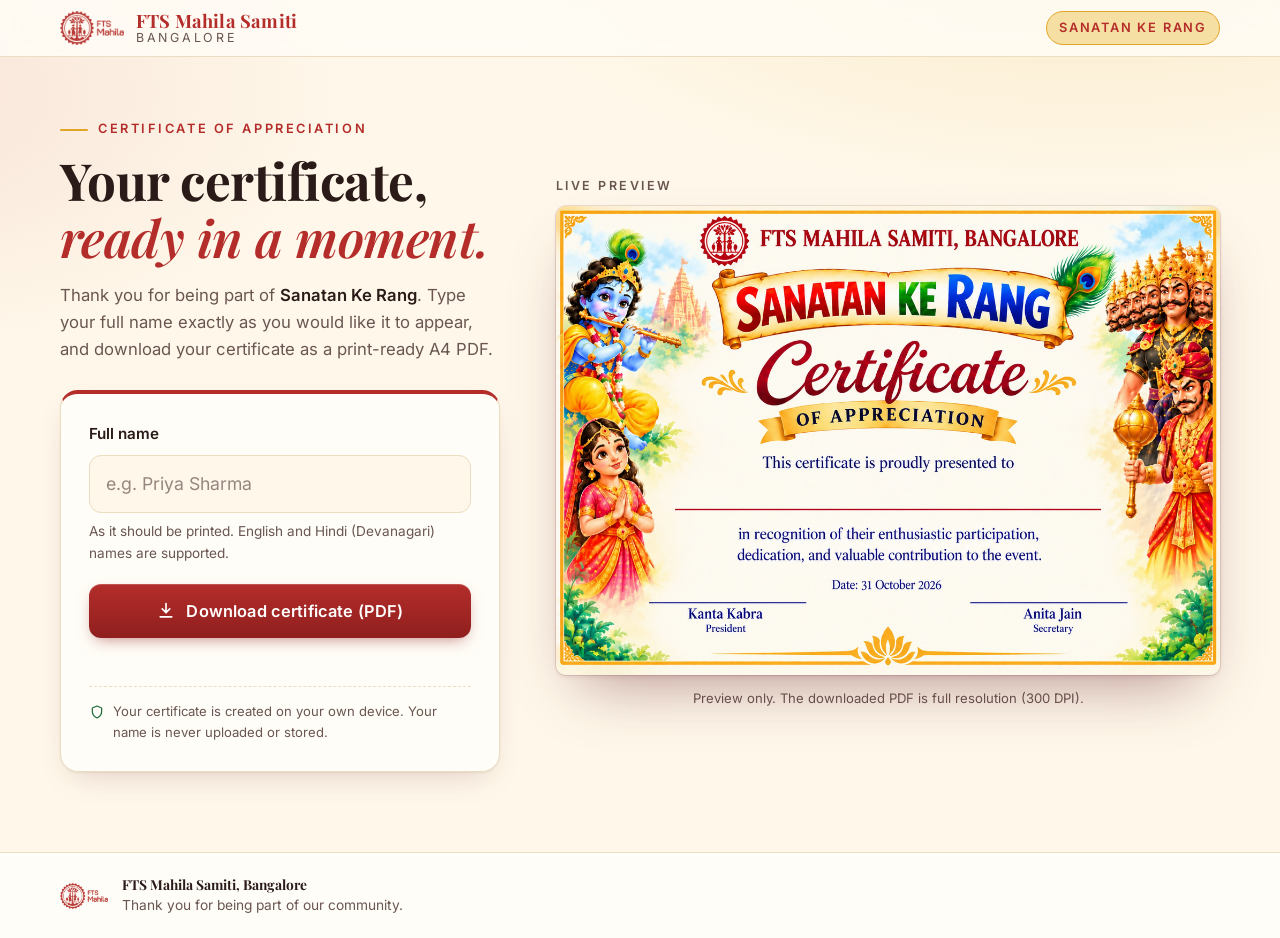
==== certificate/index.html @ 9e5979f9 "Add FTS Mahila Samiti certificate generator Static, client-side site that stamps a visitor's full na" ====
<!doctype html>
<html lang="en">
<head>
<meta charset="utf-8">
<meta name="viewport" content="width=device-width, initial-scale=1, viewport-fit=cover">
<title>Certificate Generator | FTS Mahila Samiti, Bangalore</title>
<meta name="description" content="Get your Sanatan Ke Rang Certificate of Appreciation from FTS Mahila Samiti, Bangalore. Enter your full name and download your certificate as a PDF.">
<meta name="theme-color" content="#b42d2a">
<link rel="icon" type="image/png" href="assets/logo.png">
<link rel="preload" href="assets/fonts/playfair-display-latin-600-italic.woff2" as="font" type="font/woff2" crossorigin>
<link rel="preload" href="assets/certificate-template.jpg" as="image">
<link rel="stylesheet" href="styles.css">
</head>
<body>
<a class="skip" href="#generator">Skip to the certificate form</a>

<header class="site-header">
  <div class="wrap header-row">
    <a class="brand" href="./" aria-label="FTS Mahila Samiti, Bangalore - home">
      <img src="assets/logo.png" alt="" width="64" height="34">
      <span class="brand-text">
        <strong>FTS Mahila Samiti</strong>
        <span>Bangalore</span>
      </span>
    </a>
    <p class="header-tag">Sanatan Ke Rang</p>
  </div>
</header>

<main>
  <section class="hero wrap" id="generator" aria-labelledby="title">
    <div class="intro">
      <p class="eyebrow">Certificate of Appreciation</p>
      <h1 id="title">Your certificate,<br><em>ready in a moment.</em></h1>
      <p class="lede">Thank you for being part of <strong>Sanatan Ke Rang</strong>. Type your full name exactly as you would like it to appear, and download your certificate as a print-ready A4 PDF.</p>

      <form id="cert-form" class="card" novalidate autocomplete="off">
        <label for="name">Full name</label>
        <div class="field">
          <input id="name" name="name" type="text" inputmode="text" autocomplete="name"
                 maxlength="60" placeholder="e.g. Priya Sharma" required
                 aria-describedby="hint error" spellcheck="false" autocapitalize="words">
        </div>
        <p id="hint" class="hint">As it should be printed. English and Hindi (Devanagari) names are supported.</p>
        <p id="error" class="error" role="alert" hidden></p>

        <button id="submit" class="btn" type="submit">
          <svg viewBox="0 0 24 24" width="20" height="20" aria-hidden="true" focusable="false"><path d="M12 3v11m0 0 4.5-4.5M12 14 7.5 9.5M5 19h14" fill="none" stroke="currentColor" stroke-width="2" stroke-linecap="round" stroke-linejoin="round"/></svg>
          <span id="submit-label">Download certificate (PDF)</span>
        </button>
        <p id="status" class="status" role="status" aria-live="polite"></p>
        <p class="privacy">
          <svg viewBox="0 0 24 24" width="16" height="16" aria-hidden="true" focusable="false"><path d="M12 3 5 6v5c0 4.5 2.9 8.3 7 10 4.1-1.7 7-5.5 7-10V6l-7-3Z" fill="none" stroke="currentColor" stroke-width="1.8" stroke-linejoin="round"/></svg>
          Your certificate is created on your own device. Your name is never uploaded or stored.
        </p>
      </form>
    </div>

    <div class="preview-col">
      <p class="preview-label" id="preview-label">Live preview</p>
      <figure class="preview" aria-labelledby="preview-label">
        <div class="cert" id="cert-preview">
          <img src="assets/certificate-template.jpg" alt="Sanatan Ke Rang Certificate of Appreciation from FTS Mahila Samiti, Bangalore" width="2480" height="1754" decoding="async">
          <span class="cert-name" id="preview-name" aria-hidden="true"></span>
        </div>
        <figcaption>Preview only. The downloaded PDF is full resolution (300 DPI).</figcaption>
      </figure>
    </div>
  </section>
</main>

<footer class="site-footer">
  <div class="wrap">
    <img src="assets/logo.png" alt="" width="48" height="25">
    <p><strong>FTS Mahila Samiti, Bangalore</strong><br>Thank you for being part of our community.</p>
  </div>
</footer>

<script src="vendor/pdf-lib.min.js"></script>
<script src="vendor/regenerator-runtime.js"></script>
<script src="vendor/fontkit.umd.min.js"></script>
<script src="app.js"></script>
</body>
</html>
---- certificate/styles.css ----
/* FTS Mahila Samiti, Bangalore - certificate generator */

@font-face {
  font-family: "Playfair Display";
  font-style: normal;
  font-weight: 700;
  font-display: swap;
  src: url("assets/fonts/playfair-display-latin-700-normal.woff2") format("woff2");
}
@font-face {
  font-family: "Playfair Display";
  font-style: italic;
  font-weight: 600;
  font-display: swap;
  src: url("assets/fonts/playfair-display-latin-600-italic.woff2") format("woff2");
}
@font-face {
  font-family: "Noto Serif Devanagari";
  font-style: normal;
  font-weight: 600;
  font-display: swap;
  src: url("assets/fonts/noto-serif-devanagari-devanagari-600-normal.woff") format("woff");
}
@font-face {
  font-family: "Inter";
  font-style: normal;
  font-weight: 400;
  font-display: swap;
  src: url("assets/fonts/inter-latin-400-normal.woff2") format("woff2");
}
@font-face {
  font-family: "Inter";
  font-style: normal;
  font-weight: 600;
  font-display: swap;
  src: url("assets/fonts/inter-latin-600-normal.woff2") format("woff2");
}

:root {
  --red: #b42d2a;
  --red-deep: #8f1f1e;
  --maroon: #5c1220;
  --gold: #e0a526;
  --gold-soft: #f6dfa3;
  --cream: #fff8ea;
  --paper: #fffdf7;
  --ink: #2a1a18;
  --ink-soft: #6a5651;
  --line: #ecdcc0;
  --ok: #1d6b3a;
  --radius: 18px;
  --shadow: 0 1px 2px rgba(92, 18, 32, .06), 0 12px 32px -12px rgba(92, 18, 32, .22);
  --serif: "Playfair Display", "Noto Serif Devanagari", Georgia, "Times New Roman", serif;
  --sans: "Inter", system-ui, -apple-system, "Segoe UI", Roboto, sans-serif;
}

@media (prefers-color-scheme: dark) {
  :root:not([data-theme="light"]) {
    --red: #e0605b;
    --red-deep: #c8453f;
    --cream: #1d1413;
    --paper: #281b19;
    --ink: #f6ebe0;
    --ink-soft: #c2aca3;
    --line: #43302c;
    --gold-soft: #5a4416;
    --shadow: 0 1px 2px rgba(0, 0, 0, .4), 0 16px 36px -14px rgba(0, 0, 0, .7);
  }
}

* { box-sizing: border-box; }
html { -webkit-text-size-adjust: 100%; }

body {
  margin: 0;
  font-family: var(--sans);
  color: var(--ink);
  background-color: var(--cream);
  background-image:
    radial-gradient(900px 420px at 85% -10%, rgba(224, 165, 38, .20), transparent 70%),
    radial-gradient(700px 380px at -10% 10%, rgba(180, 45, 42, .10), transparent 70%);
  background-repeat: no-repeat;
  line-height: 1.6;
  min-height: 100vh;
  display: flex;
  flex-direction: column;
}

img { max-width: 100%; height: auto; }
.wrap { width: min(1160px, 100% - 32px); margin-inline: auto; }

.skip {
  position: absolute; left: 16px; top: -60px;
  background: var(--red); color: #fff;
  padding: 10px 16px; border-radius: 10px; z-index: 10;
  text-decoration: none; font-weight: 600;
}
.skip:focus { top: 12px; }

/* Header */
.site-header {
  border-bottom: 1px solid var(--line);
  background: color-mix(in srgb, var(--paper) 82%, transparent);
  backdrop-filter: blur(8px);
  position: sticky; top: 0; z-index: 5;
}
.header-row { display: flex; align-items: center; justify-content: space-between; gap: 16px; padding: 10px 0; }
.brand { display: flex; align-items: center; gap: 12px; color: var(--ink); text-decoration: none; }
.brand img { width: 64px; height: auto; display: block; }
.brand-text { display: flex; flex-direction: column; line-height: 1.15; }
.brand-text strong { font-family: var(--serif); font-size: 1.15rem; letter-spacing: .01em; color: var(--red); }
.brand-text span { font-size: .78rem; letter-spacing: .22em; text-transform: uppercase; color: var(--ink-soft); }
.header-tag {
  margin: 0; font-size: .8rem; font-weight: 600; letter-spacing: .14em; text-transform: uppercase;
  color: var(--red); border: 1px solid var(--gold); background: var(--gold-soft);
  padding: 6px 12px; border-radius: 999px; white-space: nowrap;
}
@media (prefers-color-scheme: dark) {
  :root:not([data-theme="light"]) .header-tag { color: var(--gold); background: transparent; }
}

/* Hero */
.hero { display: grid; gap: 32px; padding: 32px 0 56px; align-items: start; }
@media (min-width: 960px) {
  .hero { grid-template-columns: minmax(340px, 440px) 1fr; gap: 56px; padding: 56px 0 80px; align-items: center; }
}

.eyebrow {
  margin: 0 0 12px; font-size: .8rem; font-weight: 600; letter-spacing: .2em; text-transform: uppercase; color: var(--red);
  display: inline-flex; align-items: center; gap: 10px;
}
.eyebrow::before { content: ""; width: 28px; height: 2px; background: var(--gold); border-radius: 2px; }

h1 {
  font-family: var(--serif); font-weight: 700;
  font-size: clamp(2rem, 1.4rem + 2.8vw, 3.2rem);
  line-height: 1.12; margin: 0 0 16px; letter-spacing: -.01em; text-wrap: balance;
}
h1 em { font-style: italic; font-weight: 600; color: var(--red); }
.lede { margin: 0 0 28px; color: var(--ink-soft); font-size: 1.04rem; max-width: 46ch; }
.lede strong { color: var(--ink); }

/* Form card */
.card {
  background: var(--paper); border: 1px solid var(--line); border-radius: var(--radius);
  padding: 22px; box-shadow: var(--shadow);
  border-top: 4px solid var(--red);
}
@media (min-width: 480px) { .card { padding: 28px; } }
label { display: block; font-weight: 600; font-size: .95rem; margin-bottom: 8px; }
.field input {
  width: 100%; font: inherit; font-size: 1.1rem; color: var(--ink);
  background: var(--cream); border: 1.5px solid var(--line); border-radius: 12px;
  padding: 14px 16px; min-height: 52px;
  transition: border-color .15s, box-shadow .15s;
}
.field input::placeholder { color: color-mix(in srgb, var(--ink-soft) 70%, transparent); }
.field input:hover { border-color: color-mix(in srgb, var(--red) 40%, var(--line)); }
.field input:focus-visible { outline: none; border-color: var(--red); box-shadow: 0 0 0 4px color-mix(in srgb, var(--red) 22%, transparent); }
.field input[aria-invalid="true"] { border-color: var(--red-deep); }
.hint { margin: 8px 0 0; font-size: .85rem; color: var(--ink-soft); }
.error { margin: 10px 0 0; font-size: .9rem; font-weight: 600; color: var(--red-deep); }
@media (prefers-color-scheme: dark) { :root:not([data-theme="light"]) .error { color: #ff9a94; } }

.btn {
  margin-top: 20px; width: 100%; min-height: 54px;
  display: inline-flex; align-items: center; justify-content: center; gap: 10px;
  font: inherit; font-weight: 600; font-size: 1.02rem; letter-spacing: .01em;
  color: #fff; background: linear-gradient(180deg, var(--red), var(--red-deep));
  border: 0; border-radius: 12px; cursor: pointer; padding: 14px 20px;
  box-shadow: 0 6px 16px -6px rgba(143, 31, 30, .6), inset 0 1px 0 rgba(255, 255, 255, .18);
  transition: transform .12s, box-shadow .12s, filter .12s;
}
.btn:hover { transform: translateY(-1px); filter: brightness(1.06); box-shadow: 0 10px 20px -8px rgba(143, 31, 30, .7), inset 0 1px 0 rgba(255, 255, 255, .18); }
.btn:active { transform: translateY(0); }
.btn:focus-visible { outline: 3px solid var(--gold); outline-offset: 3px; }
.btn[disabled] { opacity: .7; cursor: progress; transform: none; }
.btn .spin { animation: spin .8s linear infinite; }
@keyframes spin { to { transform: rotate(360deg); } }

.status { min-height: 1.5em; margin: 12px 0 0; font-size: .92rem; font-weight: 600; color: var(--ok); text-align: center; }
@media (prefers-color-scheme: dark) { :root:not([data-theme="light"]) .status { color: #7fd69a; } }
.privacy { display: flex; gap: 8px; align-items: flex-start; margin: 14px 0 0; padding-top: 14px; border-top: 1px dashed var(--line); font-size: .82rem; color: var(--ink-soft); }
.privacy svg { flex: none; margin-top: 3px; color: var(--ok); }

/* Preview */
.preview-label { margin: 0 0 10px; font-size: .78rem; font-weight: 600; letter-spacing: .2em; text-transform: uppercase; color: var(--ink-soft); }
.preview { margin: 0; }
.preview figcaption { margin-top: 12px; font-size: .82rem; color: var(--ink-soft); text-align: center; }

.cert {
  position: relative; container-type: inline-size;
  aspect-ratio: 841.89 / 595.276;
  border-radius: 10px; overflow: hidden;
  background: #fffaf0;
  box-shadow: 0 2px 4px rgba(92, 18, 32, .1), 0 30px 60px -24px rgba(92, 18, 32, .45);
  outline: 1px solid rgba(92, 18, 32, .12);
}
.cert img { display: block; width: 100%; height: 100%; }
.cert-name {
  position: absolute; left: 50%; transform: translateX(-50%);
  /* baseline is positioned by JS via --base (fraction of page height from top) */
  bottom: calc((1 - var(--base, .6375)) * 100% - .085em);
  line-height: 1; white-space: nowrap;
  font-family: var(--serif); font-weight: 600; font-style: italic;
  font-size: calc(var(--pt, 40) * 100cqw / 841.89);
  color: #5c1220; /* printed colour is always the same, whatever the site theme */
  transition: opacity .15s;
}
.cert-name.is-deva { font-style: normal; }
.cert-name:empty { opacity: 0; }

/* Footer */
.site-footer { margin-top: auto; border-top: 1px solid var(--line); background: var(--paper); }
.site-footer .wrap { display: flex; align-items: center; gap: 14px; padding: 22px 0; }
.site-footer img { width: 48px; height: auto; }
.site-footer p { margin: 0; font-size: .86rem; color: var(--ink-soft); line-height: 1.45; }
.site-footer strong { color: var(--ink); font-family: var(--serif); }

@media (max-width: 480px) {
  .header-tag { display: none; }
}
@media (prefers-reduced-motion: reduce) {
  *, *::before, *::after { animation: none !important; transition: none !important; }
}
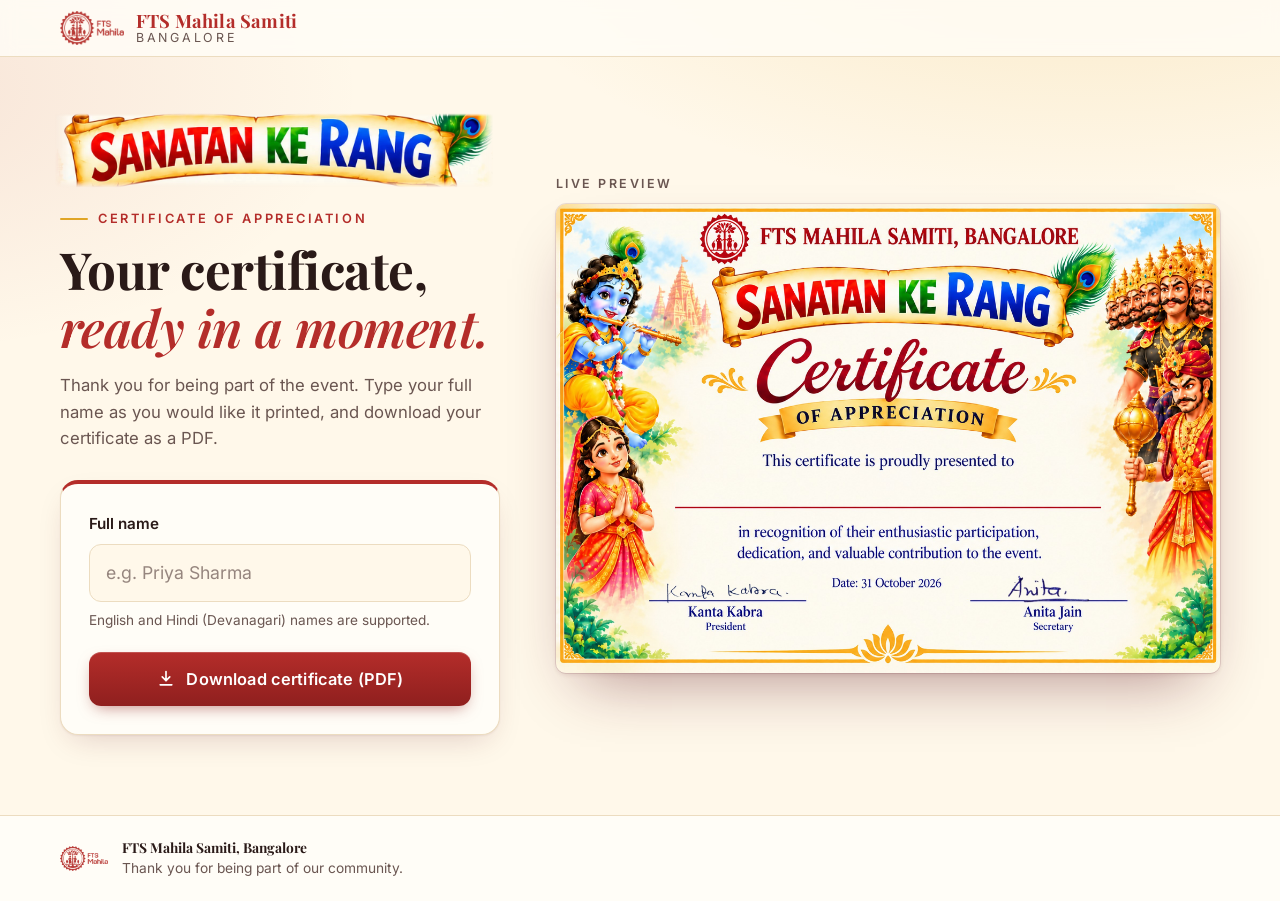
==== commit 3841cd9d: "Certificate site: banner image, mobile layout, signatures - Replace 'Sanatan Ke Rang' text with the " ====
--- a/certificate/index.html
+++ b/certificate/index.html
@@ -23,25 +23,25 @@
         <span>Bangalore</span>
       </span>
     </a>
-    <p class="header-tag">Sanatan Ke Rang</p>
   </div>
 </header>
 
 <main>
   <section class="hero wrap" id="generator" aria-labelledby="title">
     <div class="intro">
+      <img class="event-banner" src="assets/banner.webp" alt="Sanatan Ke Rang" width="1200" height="206" fetchpriority="high">
       <p class="eyebrow">Certificate of Appreciation</p>
       <h1 id="title">Your certificate,<br><em>ready in a moment.</em></h1>
-      <p class="lede">Thank you for being part of <strong>Sanatan Ke Rang</strong>. Type your full name exactly as you would like it to appear, and download your certificate as a print-ready A4 PDF.</p>
+      <p class="lede">Thank you for being part of the event. Type your full name as you would like it printed, and download your certificate as a PDF.</p>
 
       <form id="cert-form" class="card" novalidate autocomplete="off">
         <label for="name">Full name</label>
         <div class="field">
           <input id="name" name="name" type="text" inputmode="text" autocomplete="name"
                  maxlength="60" placeholder="e.g. Priya Sharma" required
-                 aria-describedby="hint error" spellcheck="false" autocapitalize="words">
+                 aria-describedby="hint error" spellcheck="false" autocapitalize="words" enterkeyhint="done">
         </div>
-        <p id="hint" class="hint">As it should be printed. English and Hindi (Devanagari) names are supported.</p>
+        <p id="hint" class="hint">English and Hindi (Devanagari) names are supported.</p>
         <p id="error" class="error" role="alert" hidden></p>
 
         <button id="submit" class="btn" type="submit">
@@ -49,10 +49,6 @@
           <span id="submit-label">Download certificate (PDF)</span>
         </button>
         <p id="status" class="status" role="status" aria-live="polite"></p>
-        <p class="privacy">
-          <svg viewBox="0 0 24 24" width="16" height="16" aria-hidden="true" focusable="false"><path d="M12 3 5 6v5c0 4.5 2.9 8.3 7 10 4.1-1.7 7-5.5 7-10V6l-7-3Z" fill="none" stroke="currentColor" stroke-width="1.8" stroke-linejoin="round"/></svg>
-          Your certificate is created on your own device. Your name is never uploaded or stored.
-        </p>
       </form>
     </div>
 
@@ -63,7 +59,6 @@
           <img src="assets/certificate-template.jpg" alt="Sanatan Ke Rang Certificate of Appreciation from FTS Mahila Samiti, Bangalore" width="2480" height="1754" decoding="async">
           <span class="cert-name" id="preview-name" aria-hidden="true"></span>
         </div>
-        <figcaption>Preview only. The downloaded PDF is full resolution (300 DPI).</figcaption>
       </figure>
     </div>
   </section>
--- a/certificate/styles.css
+++ b/certificate/styles.css
@@ -110,14 +110,8 @@
 .brand-text { display: flex; flex-direction: column; line-height: 1.15; }
 .brand-text strong { font-family: var(--serif); font-size: 1.15rem; letter-spacing: .01em; color: var(--red); }
 .brand-text span { font-size: .78rem; letter-spacing: .22em; text-transform: uppercase; color: var(--ink-soft); }
-.header-tag {
-  margin: 0; font-size: .8rem; font-weight: 600; letter-spacing: .14em; text-transform: uppercase;
-  color: var(--red); border: 1px solid var(--gold); background: var(--gold-soft);
-  padding: 6px 12px; border-radius: 999px; white-space: nowrap;
-}
 @media (prefers-color-scheme: dark) {
-  :root:not([data-theme="light"]) .header-tag { color: var(--gold); background: transparent; }
-}
+  :root:not([data-theme="light"]) }
 
 /* Hero */
 .hero { display: grid; gap: 32px; padding: 32px 0 56px; align-items: start; }
@@ -178,15 +172,13 @@
 .btn .spin { animation: spin .8s linear infinite; }
 @keyframes spin { to { transform: rotate(360deg); } }
 
-.status { min-height: 1.5em; margin: 12px 0 0; font-size: .92rem; font-weight: 600; color: var(--ok); text-align: center; }
+.status { margin: 12px 0 0; font-size: .92rem; font-weight: 600; color: var(--ok); text-align: center; }
+.status:empty { display: none; }
 @media (prefers-color-scheme: dark) { :root:not([data-theme="light"]) .status { color: #7fd69a; } }
-.privacy { display: flex; gap: 8px; align-items: flex-start; margin: 14px 0 0; padding-top: 14px; border-top: 1px dashed var(--line); font-size: .82rem; color: var(--ink-soft); }
-.privacy svg { flex: none; margin-top: 3px; color: var(--ok); }
 
 /* Preview */
 .preview-label { margin: 0 0 10px; font-size: .78rem; font-weight: 600; letter-spacing: .2em; text-transform: uppercase; color: var(--ink-soft); }
 .preview { margin: 0; }
-.preview figcaption { margin-top: 12px; font-size: .82rem; color: var(--ink-soft); text-align: center; }
 
 .cert {
   position: relative; container-type: inline-size;
@@ -218,8 +210,52 @@
 .site-footer strong { color: var(--ink); font-family: var(--serif); }
 
 @media (max-width: 480px) {
-  .header-tag { display: none; }
-}
+  }
 @media (prefers-reduced-motion: reduce) {
   *, *::before, *::after { animation: none !important; transition: none !important; }
 }
+
+/* Event banner */
+.event-banner { display: block; width: min(100%, 440px); height: auto; margin: 0 0 14px -6px; }
+
+/* Tablet and below: single centred column, never wider than a comfortable reading width */
+@media (max-width: 959px) {
+  .intro, .preview-col { width: 100%; max-width: 680px; margin-inline: auto; }
+}
+
+/* Phones */
+@media (max-width: 640px) {
+  .wrap { width: calc(100% - 32px); }
+  .header-row { padding: 8px 0; }
+  .brand { gap: 10px; }
+  .brand img { width: 52px; }
+  .brand-text strong { font-size: 1.02rem; }
+  .brand-text span { font-size: .68rem; letter-spacing: .2em; }
+
+  .hero { padding: 14px 0 32px; gap: 22px; }
+  .event-banner { width: min(100%, 360px); margin: 0 auto 6px; }
+  .intro { text-align: center; }
+  .eyebrow { justify-content: center; font-size: .72rem; letter-spacing: .16em; margin-bottom: 8px; }
+  .eyebrow::before { display: none; }
+  h1 { font-size: 1.85rem; margin-bottom: 10px; }
+  .lede { font-size: .98rem; margin: 0 auto 18px; max-width: 34ch; }
+  .card { text-align: left; padding: 18px 16px 16px; border-radius: 16px; }
+  .field input { font-size: 1.05rem; min-height: 54px; }
+  .btn { min-height: 56px; margin-top: 16px; font-size: 1.05rem; }
+  .status { margin-top: 10px; }
+  .status:empty { display: none; }
+
+  /* The certificate preview goes edge to edge so the name is as readable as possible */
+  .preview-col { margin-inline: -16px; width: calc(100% + 32px); max-width: none; }
+  .preview-label { text-align: center; margin-bottom: 8px; }
+  .cert { border-radius: 0; outline: 0; box-shadow: 0 10px 30px -18px rgba(92, 18, 32, .5); }
+
+  .site-footer .wrap { padding: 18px 0 calc(18px + env(safe-area-inset-bottom)); }
+}
+
+/* Very small phones */
+@media (max-width: 360px) {
+  h1 { font-size: 1.6rem; }
+  .btn { font-size: .95rem; gap: 8px; padding-inline: 12px; white-space: nowrap; }
+  .brand-text strong { font-size: .94rem; }
+}
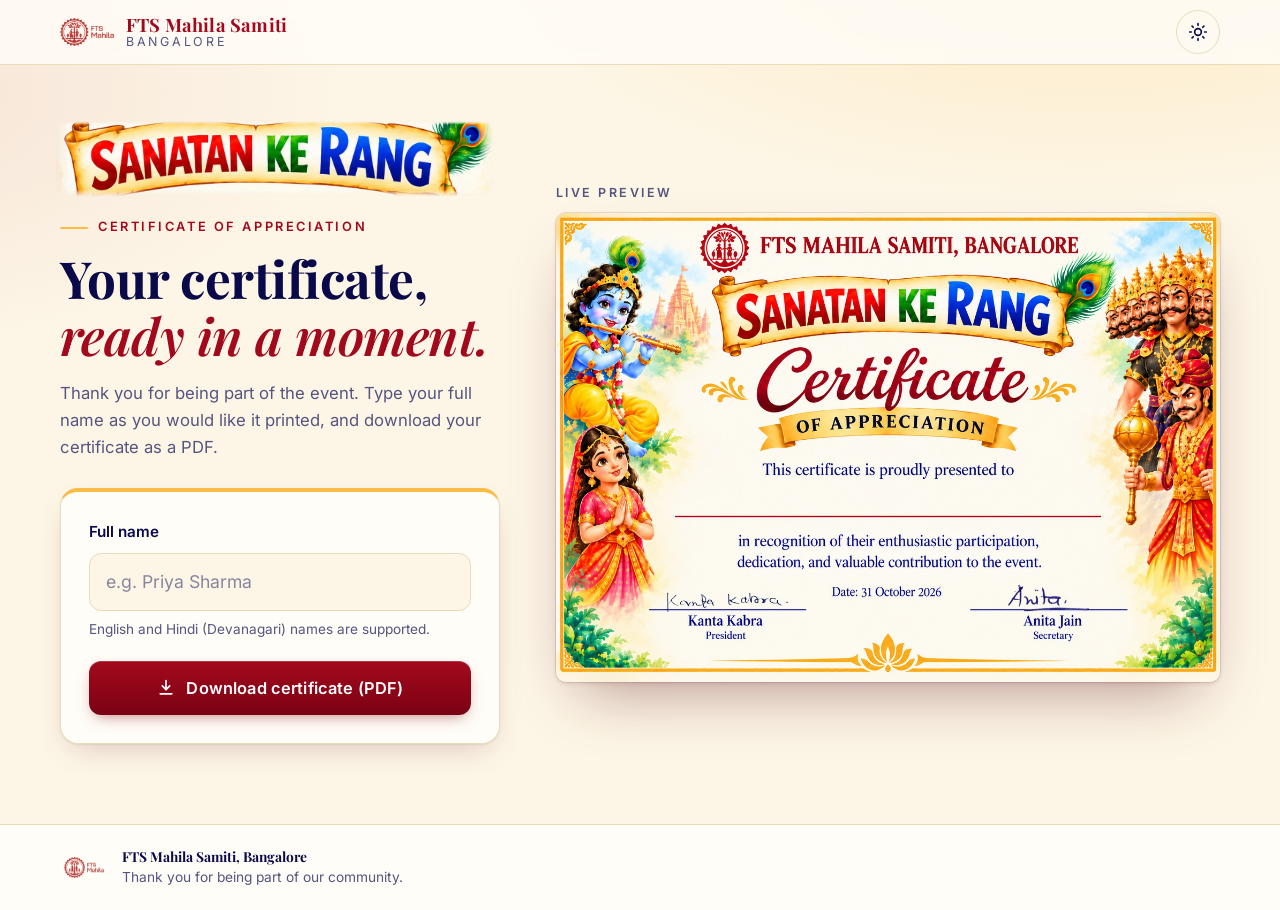
==== commit 33d3f8c7: "Use the certificate's palette; add light/dark theme toggle - Light: ivory, gold, crimson and navy sa" ====
--- a/certificate/index.html
+++ b/certificate/index.html
@@ -5,7 +5,10 @@
 <meta name="viewport" content="width=device-width, initial-scale=1, viewport-fit=cover">
 <title>Certificate Generator | FTS Mahila Samiti, Bangalore</title>
 <meta name="description" content="Get your Sanatan Ke Rang Certificate of Appreciation from FTS Mahila Samiti, Bangalore. Enter your full name and download your certificate as a PDF.">
-<meta name="theme-color" content="#b42d2a">
+<meta name="theme-color" content="#fdf6e6" media="(prefers-color-scheme: light)">
+<meta name="theme-color" content="#080826" media="(prefers-color-scheme: dark)">
+<meta name="color-scheme" content="light dark">
+<script>try{var t=localStorage.getItem("fts-theme");if(t==="light"||t==="dark")document.documentElement.setAttribute("data-theme",t)}catch(e){}</script>
 <link rel="icon" type="image/png" href="assets/logo.png">
 <link rel="preload" href="assets/fonts/playfair-display-latin-600-italic.woff2" as="font" type="font/woff2" crossorigin>
 <link rel="preload" href="assets/certificate-template.jpg" as="image">
@@ -23,6 +26,10 @@
         <span>Bangalore</span>
       </span>
     </a>
+    <button class="theme-toggle" id="theme-toggle" type="button" aria-label="Switch to dark theme">
+      <svg class="i-sun" viewBox="0 0 24 24" fill="none" stroke="currentColor" stroke-width="2" stroke-linecap="round" aria-hidden="true" focusable="false"><circle cx="12" cy="12" r="4"/><path d="M12 2v2M12 20v2M4.9 4.9l1.4 1.4M17.7 17.7l1.4 1.4M2 12h2M20 12h2M4.9 19.1l1.4-1.4M17.7 6.3l1.4-1.4"/></svg>
+      <svg class="i-moon" viewBox="0 0 24 24" fill="none" stroke="currentColor" stroke-width="2" stroke-linecap="round" stroke-linejoin="round" aria-hidden="true" focusable="false"><path d="M21 12.8A9 9 0 1 1 11.2 3a7 7 0 0 0 9.8 9.8Z"/></svg>
+    </button>
   </div>
 </header>
 
@@ -71,6 +78,7 @@
   </div>
 </footer>
 
+<script src="theme.js"></script>
 <script src="vendor/pdf-lib.min.js"></script>
 <script src="vendor/regenerator-runtime.js"></script>
 <script src="vendor/fontkit.umd.min.js"></script>
--- a/certificate/styles.css
+++ b/certificate/styles.css
@@ -36,36 +36,72 @@
   src: url("assets/fonts/inter-latin-600-normal.woff2") format("woff2");
 }
 
+/*
+ * Palette sampled from the certificate itself:
+ *   ivory paper #fdfaf3 | gold #fabc45 | crimson #a3091d / #8f0215 | navy #000165
+ * The red/green/blue of the "Sanatan Ke Rang" title is left to the banner artwork.
+ */
 :root {
-  --red: #b42d2a;
-  --red-deep: #8f1f1e;
-  --maroon: #5c1220;
-  --gold: #e0a526;
-  --gold-soft: #f6dfa3;
-  --cream: #fff8ea;
-  --paper: #fffdf7;
-  --ink: #2a1a18;
-  --ink-soft: #6a5651;
-  --line: #ecdcc0;
+  color-scheme: light;
+  --cream: #fdf6e6;          /* page */
+  --paper: #fffdf8;          /* cards, header */
+  --ink: #0a0a4a;            /* navy text, a touch softer than the certificate's #000165 */
+  --ink-soft: #55557f;
+  --line: #eadcb9;
+  --red: #a3091d;            /* crimson: buttons, brand */
+  --red-deep: #7a0212;
+  --accent: #a3091d;         /* text accents (eyebrow, emphasis) */
+  --gold: #fabc45;
+  --gold-soft: #fbe6b0;
   --ok: #1d6b3a;
+  --error: #a3091d;
+  --glow-a: rgba(250, 188, 69, .26);
+  --glow-b: rgba(163, 9, 29, .08);
+  --shadow: 0 1px 2px rgba(10, 10, 74, .06), 0 12px 32px -12px rgba(92, 18, 32, .25);
+  --logo-bg: transparent;
   --radius: 18px;
-  --shadow: 0 1px 2px rgba(92, 18, 32, .06), 0 12px 32px -12px rgba(92, 18, 32, .22);
   --serif: "Playfair Display", "Noto Serif Devanagari", Georgia, "Times New Roman", serif;
   --sans: "Inter", system-ui, -apple-system, "Segoe UI", Roboto, sans-serif;
 }
 
+/* Dark: the certificate's navy as the night sky, ivory text, gold accents */
 @media (prefers-color-scheme: dark) {
   :root:not([data-theme="light"]) {
-    --red: #e0605b;
-    --red-deep: #c8453f;
-    --cream: #1d1413;
-    --paper: #281b19;
-    --ink: #f6ebe0;
-    --ink-soft: #c2aca3;
-    --line: #43302c;
-    --gold-soft: #5a4416;
-    --shadow: 0 1px 2px rgba(0, 0, 0, .4), 0 16px 36px -14px rgba(0, 0, 0, .7);
+    color-scheme: dark;
+    --cream: #080826;
+    --paper: #101040;
+    --ink: #fdf6e6;
+    --ink-soft: #b4b3d4;
+    --line: #2b2b6a;
+    --red: #b3122b;
+    --red-deep: #8f0215;
+    --accent: #fabc45;
+    --gold-soft: #4a3a14;
+    --ok: #7fd69a;
+    --error: #ff9aa5;
+    --glow-a: rgba(250, 188, 69, .12);
+    --glow-b: rgba(163, 9, 29, .22);
+    --shadow: 0 1px 2px rgba(0, 0, 0, .5), 0 16px 36px -14px rgba(0, 0, 0, .75);
+    --logo-bg: #fdf6e6;
   }
+}
+:root[data-theme="dark"] {
+  color-scheme: dark;
+  --cream: #080826;
+  --paper: #101040;
+  --ink: #fdf6e6;
+  --ink-soft: #b4b3d4;
+  --line: #2b2b6a;
+  --red: #b3122b;
+  --red-deep: #8f0215;
+  --accent: #fabc45;
+  --gold-soft: #4a3a14;
+  --ok: #7fd69a;
+  --error: #ff9aa5;
+  --glow-a: rgba(250, 188, 69, .12);
+  --glow-b: rgba(163, 9, 29, .22);
+  --shadow: 0 1px 2px rgba(0, 0, 0, .5), 0 16px 36px -14px rgba(0, 0, 0, .75);
+  --logo-bg: #fdf6e6;
 }
 
 * { box-sizing: border-box; }
@@ -77,8 +113,8 @@
   color: var(--ink);
   background-color: var(--cream);
   background-image:
-    radial-gradient(900px 420px at 85% -10%, rgba(224, 165, 38, .20), transparent 70%),
-    radial-gradient(700px 380px at -10% 10%, rgba(180, 45, 42, .10), transparent 70%);
+    radial-gradient(900px 420px at 85% -10%, var(--glow-a), transparent 70%),
+    radial-gradient(700px 380px at -10% 10%, var(--glow-b), transparent 70%);
   background-repeat: no-repeat;
   line-height: 1.6;
   min-height: 100vh;
@@ -106,12 +142,10 @@
 }
 .header-row { display: flex; align-items: center; justify-content: space-between; gap: 16px; padding: 10px 0; }
 .brand { display: flex; align-items: center; gap: 12px; color: var(--ink); text-decoration: none; }
-.brand img { width: 64px; height: auto; display: block; }
+.brand img { width: 64px; height: auto; display: block; background: var(--logo-bg); border-radius: 10px; padding: 3px 5px; margin: -3px -5px; }
 .brand-text { display: flex; flex-direction: column; line-height: 1.15; }
-.brand-text strong { font-family: var(--serif); font-size: 1.15rem; letter-spacing: .01em; color: var(--red); }
+.brand-text strong { font-family: var(--serif); font-size: 1.15rem; letter-spacing: .01em; color: var(--accent); }
 .brand-text span { font-size: .78rem; letter-spacing: .22em; text-transform: uppercase; color: var(--ink-soft); }
-@media (prefers-color-scheme: dark) {
-  :root:not([data-theme="light"]) }
 
 /* Hero */
 .hero { display: grid; gap: 32px; padding: 32px 0 56px; align-items: start; }
@@ -120,7 +154,7 @@
 }
 
 .eyebrow {
-  margin: 0 0 12px; font-size: .8rem; font-weight: 600; letter-spacing: .2em; text-transform: uppercase; color: var(--red);
+  margin: 0 0 12px; font-size: .8rem; font-weight: 600; letter-spacing: .2em; text-transform: uppercase; color: var(--accent);
   display: inline-flex; align-items: center; gap: 10px;
 }
 .eyebrow::before { content: ""; width: 28px; height: 2px; background: var(--gold); border-radius: 2px; }
@@ -130,7 +164,7 @@
   font-size: clamp(2rem, 1.4rem + 2.8vw, 3.2rem);
   line-height: 1.12; margin: 0 0 16px; letter-spacing: -.01em; text-wrap: balance;
 }
-h1 em { font-style: italic; font-weight: 600; color: var(--red); }
+h1 em { font-style: italic; font-weight: 600; color: var(--accent); }
 .lede { margin: 0 0 28px; color: var(--ink-soft); font-size: 1.04rem; max-width: 46ch; }
 .lede strong { color: var(--ink); }
 
@@ -138,7 +172,7 @@
 .card {
   background: var(--paper); border: 1px solid var(--line); border-radius: var(--radius);
   padding: 22px; box-shadow: var(--shadow);
-  border-top: 4px solid var(--red);
+  border-top: 4px solid var(--gold);
 }
 @media (min-width: 480px) { .card { padding: 28px; } }
 label { display: block; font-weight: 600; font-size: .95rem; margin-bottom: 8px; }
@@ -149,12 +183,11 @@
   transition: border-color .15s, box-shadow .15s;
 }
 .field input::placeholder { color: color-mix(in srgb, var(--ink-soft) 70%, transparent); }
-.field input:hover { border-color: color-mix(in srgb, var(--red) 40%, var(--line)); }
-.field input:focus-visible { outline: none; border-color: var(--red); box-shadow: 0 0 0 4px color-mix(in srgb, var(--red) 22%, transparent); }
-.field input[aria-invalid="true"] { border-color: var(--red-deep); }
+.field input:hover { border-color: color-mix(in srgb, var(--accent) 45%, var(--line)); }
+.field input:focus-visible { outline: none; border-color: var(--accent); box-shadow: 0 0 0 4px color-mix(in srgb, var(--accent) 28%, transparent); }
+.field input[aria-invalid="true"] { border-color: var(--error); }
 .hint { margin: 8px 0 0; font-size: .85rem; color: var(--ink-soft); }
-.error { margin: 10px 0 0; font-size: .9rem; font-weight: 600; color: var(--red-deep); }
-@media (prefers-color-scheme: dark) { :root:not([data-theme="light"]) .error { color: #ff9a94; } }
+.error { margin: 10px 0 0; font-size: .9rem; font-weight: 600; color: var(--error); }
 
 .btn {
   margin-top: 20px; width: 100%; min-height: 54px;
@@ -174,7 +207,6 @@
 
 .status { margin: 12px 0 0; font-size: .92rem; font-weight: 600; color: var(--ok); text-align: center; }
 .status:empty { display: none; }
-@media (prefers-color-scheme: dark) { :root:not([data-theme="light"]) .status { color: #7fd69a; } }
 
 /* Preview */
 .preview-label { margin: 0 0 10px; font-size: .78rem; font-weight: 600; letter-spacing: .2em; text-transform: uppercase; color: var(--ink-soft); }
@@ -205,7 +237,7 @@
 /* Footer */
 .site-footer { margin-top: auto; border-top: 1px solid var(--line); background: var(--paper); }
 .site-footer .wrap { display: flex; align-items: center; gap: 14px; padding: 22px 0; }
-.site-footer img { width: 48px; height: auto; }
+.site-footer img { width: 48px; height: auto; background: var(--logo-bg); border-radius: 8px; padding: 3px 4px; }
 .site-footer p { margin: 0; font-size: .86rem; color: var(--ink-soft); line-height: 1.45; }
 .site-footer strong { color: var(--ink); font-family: var(--serif); }
 
@@ -216,7 +248,7 @@
 }
 
 /* Event banner */
-.event-banner { display: block; width: min(100%, 440px); height: auto; margin: 0 0 14px -6px; }
+.event-banner { display: block; width: min(100%, 440px); height: auto; margin: 0 0 14px -6px; background: var(--logo-bg); border-radius: 14px; }
 
 /* Tablet and below: single centred column, never wider than a comfortable reading width */
 @media (max-width: 959px) {
@@ -259,3 +291,20 @@
   .btn { font-size: .95rem; gap: 8px; padding-inline: 12px; white-space: nowrap; }
   .brand-text strong { font-size: .94rem; }
 }
+
+/* Theme toggle */
+.theme-toggle {
+  flex: none; width: 44px; height: 44px; display: inline-grid; place-items: center;
+  color: var(--ink); background: transparent; border: 1px solid var(--line); border-radius: 50%;
+  cursor: pointer; transition: background .15s, border-color .15s;
+}
+.theme-toggle:hover { background: var(--gold-soft); border-color: var(--gold); }
+.theme-toggle:focus-visible { outline: 3px solid var(--gold); outline-offset: 2px; }
+.theme-toggle svg { width: 20px; height: 20px; }
+.theme-toggle .i-moon { display: none; }
+:root[data-theme="dark"] .theme-toggle .i-sun { display: none; }
+:root[data-theme="dark"] .theme-toggle .i-moon { display: block; }
+@media (prefers-color-scheme: dark) {
+  :root:not([data-theme="light"]) .theme-toggle .i-sun { display: none; }
+  :root:not([data-theme="light"]) .theme-toggle .i-moon { display: block; }
+}
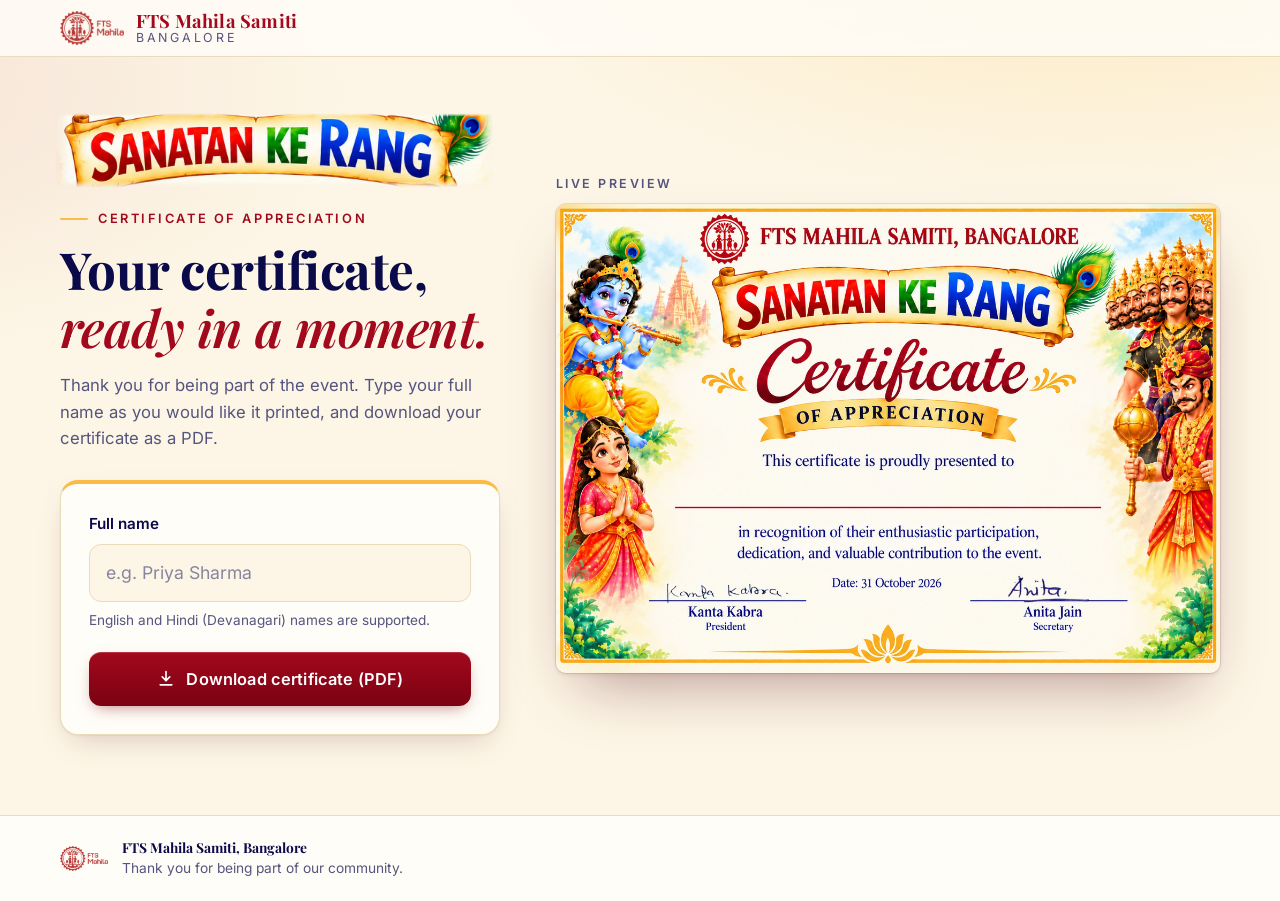
==== commit 49b25c95: "Light theme only: remove dark mode and theme toggle Co-Authored-By: Claude Sonnet 5.5 <noreply@anthr" ====
--- a/certificate/index.html
+++ b/certificate/index.html
@@ -5,10 +5,8 @@
 <meta name="viewport" content="width=device-width, initial-scale=1, viewport-fit=cover">
 <title>Certificate Generator | FTS Mahila Samiti, Bangalore</title>
 <meta name="description" content="Get your Sanatan Ke Rang Certificate of Appreciation from FTS Mahila Samiti, Bangalore. Enter your full name and download your certificate as a PDF.">
-<meta name="theme-color" content="#fdf6e6" media="(prefers-color-scheme: light)">
-<meta name="theme-color" content="#080826" media="(prefers-color-scheme: dark)">
-<meta name="color-scheme" content="light dark">
-<script>try{var t=localStorage.getItem("fts-theme");if(t==="light"||t==="dark")document.documentElement.setAttribute("data-theme",t)}catch(e){}</script>
+<meta name="theme-color" content="#fdf6e6">
+<meta name="color-scheme" content="light">
 <link rel="icon" type="image/png" href="assets/logo.png">
 <link rel="preload" href="assets/fonts/playfair-display-latin-600-italic.woff2" as="font" type="font/woff2" crossorigin>
 <link rel="preload" href="assets/certificate-template.jpg" as="image">
@@ -26,10 +24,6 @@
         <span>Bangalore</span>
       </span>
     </a>
-    <button class="theme-toggle" id="theme-toggle" type="button" aria-label="Switch to dark theme">
-      <svg class="i-sun" viewBox="0 0 24 24" fill="none" stroke="currentColor" stroke-width="2" stroke-linecap="round" aria-hidden="true" focusable="false"><circle cx="12" cy="12" r="4"/><path d="M12 2v2M12 20v2M4.9 4.9l1.4 1.4M17.7 17.7l1.4 1.4M2 12h2M20 12h2M4.9 19.1l1.4-1.4M17.7 6.3l1.4-1.4"/></svg>
-      <svg class="i-moon" viewBox="0 0 24 24" fill="none" stroke="currentColor" stroke-width="2" stroke-linecap="round" stroke-linejoin="round" aria-hidden="true" focusable="false"><path d="M21 12.8A9 9 0 1 1 11.2 3a7 7 0 0 0 9.8 9.8Z"/></svg>
-    </button>
   </div>
 </header>
 
@@ -78,7 +72,6 @@
   </div>
 </footer>
 
-<script src="theme.js"></script>
 <script src="vendor/pdf-lib.min.js"></script>
 <script src="vendor/regenerator-runtime.js"></script>
 <script src="vendor/fontkit.umd.min.js"></script>
--- a/certificate/styles.css
+++ b/certificate/styles.css
@@ -58,50 +58,9 @@
   --glow-a: rgba(250, 188, 69, .26);
   --glow-b: rgba(163, 9, 29, .08);
   --shadow: 0 1px 2px rgba(10, 10, 74, .06), 0 12px 32px -12px rgba(92, 18, 32, .25);
-  --logo-bg: transparent;
   --radius: 18px;
   --serif: "Playfair Display", "Noto Serif Devanagari", Georgia, "Times New Roman", serif;
   --sans: "Inter", system-ui, -apple-system, "Segoe UI", Roboto, sans-serif;
-}
-
-/* Dark: the certificate's navy as the night sky, ivory text, gold accents */
-@media (prefers-color-scheme: dark) {
-  :root:not([data-theme="light"]) {
-    color-scheme: dark;
-    --cream: #080826;
-    --paper: #101040;
-    --ink: #fdf6e6;
-    --ink-soft: #b4b3d4;
-    --line: #2b2b6a;
-    --red: #b3122b;
-    --red-deep: #8f0215;
-    --accent: #fabc45;
-    --gold-soft: #4a3a14;
-    --ok: #7fd69a;
-    --error: #ff9aa5;
-    --glow-a: rgba(250, 188, 69, .12);
-    --glow-b: rgba(163, 9, 29, .22);
-    --shadow: 0 1px 2px rgba(0, 0, 0, .5), 0 16px 36px -14px rgba(0, 0, 0, .75);
-    --logo-bg: #fdf6e6;
-  }
-}
-:root[data-theme="dark"] {
-  color-scheme: dark;
-  --cream: #080826;
-  --paper: #101040;
-  --ink: #fdf6e6;
-  --ink-soft: #b4b3d4;
-  --line: #2b2b6a;
-  --red: #b3122b;
-  --red-deep: #8f0215;
-  --accent: #fabc45;
-  --gold-soft: #4a3a14;
-  --ok: #7fd69a;
-  --error: #ff9aa5;
-  --glow-a: rgba(250, 188, 69, .12);
-  --glow-b: rgba(163, 9, 29, .22);
-  --shadow: 0 1px 2px rgba(0, 0, 0, .5), 0 16px 36px -14px rgba(0, 0, 0, .75);
-  --logo-bg: #fdf6e6;
 }
 
 * { box-sizing: border-box; }
@@ -142,7 +101,7 @@
 }
 .header-row { display: flex; align-items: center; justify-content: space-between; gap: 16px; padding: 10px 0; }
 .brand { display: flex; align-items: center; gap: 12px; color: var(--ink); text-decoration: none; }
-.brand img { width: 64px; height: auto; display: block; background: var(--logo-bg); border-radius: 10px; padding: 3px 5px; margin: -3px -5px; }
+.brand img { width: 64px; height: auto; display: block; }
 .brand-text { display: flex; flex-direction: column; line-height: 1.15; }
 .brand-text strong { font-family: var(--serif); font-size: 1.15rem; letter-spacing: .01em; color: var(--accent); }
 .brand-text span { font-size: .78rem; letter-spacing: .22em; text-transform: uppercase; color: var(--ink-soft); }
@@ -237,7 +196,7 @@
 /* Footer */
 .site-footer { margin-top: auto; border-top: 1px solid var(--line); background: var(--paper); }
 .site-footer .wrap { display: flex; align-items: center; gap: 14px; padding: 22px 0; }
-.site-footer img { width: 48px; height: auto; background: var(--logo-bg); border-radius: 8px; padding: 3px 4px; }
+.site-footer img { width: 48px; height: auto; }
 .site-footer p { margin: 0; font-size: .86rem; color: var(--ink-soft); line-height: 1.45; }
 .site-footer strong { color: var(--ink); font-family: var(--serif); }
 
@@ -248,7 +207,7 @@
 }
 
 /* Event banner */
-.event-banner { display: block; width: min(100%, 440px); height: auto; margin: 0 0 14px -6px; background: var(--logo-bg); border-radius: 14px; }
+.event-banner { display: block; width: min(100%, 440px); height: auto; margin: 0 0 14px -6px; }
 
 /* Tablet and below: single centred column, never wider than a comfortable reading width */
 @media (max-width: 959px) {
@@ -292,19 +251,3 @@
   .brand-text strong { font-size: .94rem; }
 }
 
-/* Theme toggle */
-.theme-toggle {
-  flex: none; width: 44px; height: 44px; display: inline-grid; place-items: center;
-  color: var(--ink); background: transparent; border: 1px solid var(--line); border-radius: 50%;
-  cursor: pointer; transition: background .15s, border-color .15s;
-}
-.theme-toggle:hover { background: var(--gold-soft); border-color: var(--gold); }
-.theme-toggle:focus-visible { outline: 3px solid var(--gold); outline-offset: 2px; }
-.theme-toggle svg { width: 20px; height: 20px; }
-.theme-toggle .i-moon { display: none; }
-:root[data-theme="dark"] .theme-toggle .i-sun { display: none; }
-:root[data-theme="dark"] .theme-toggle .i-moon { display: block; }
-@media (prefers-color-scheme: dark) {
-  :root:not([data-theme="light"]) .theme-toggle .i-sun { display: none; }
-  :root:not([data-theme="light"]) .theme-toggle .i-moon { display: block; }
-}
